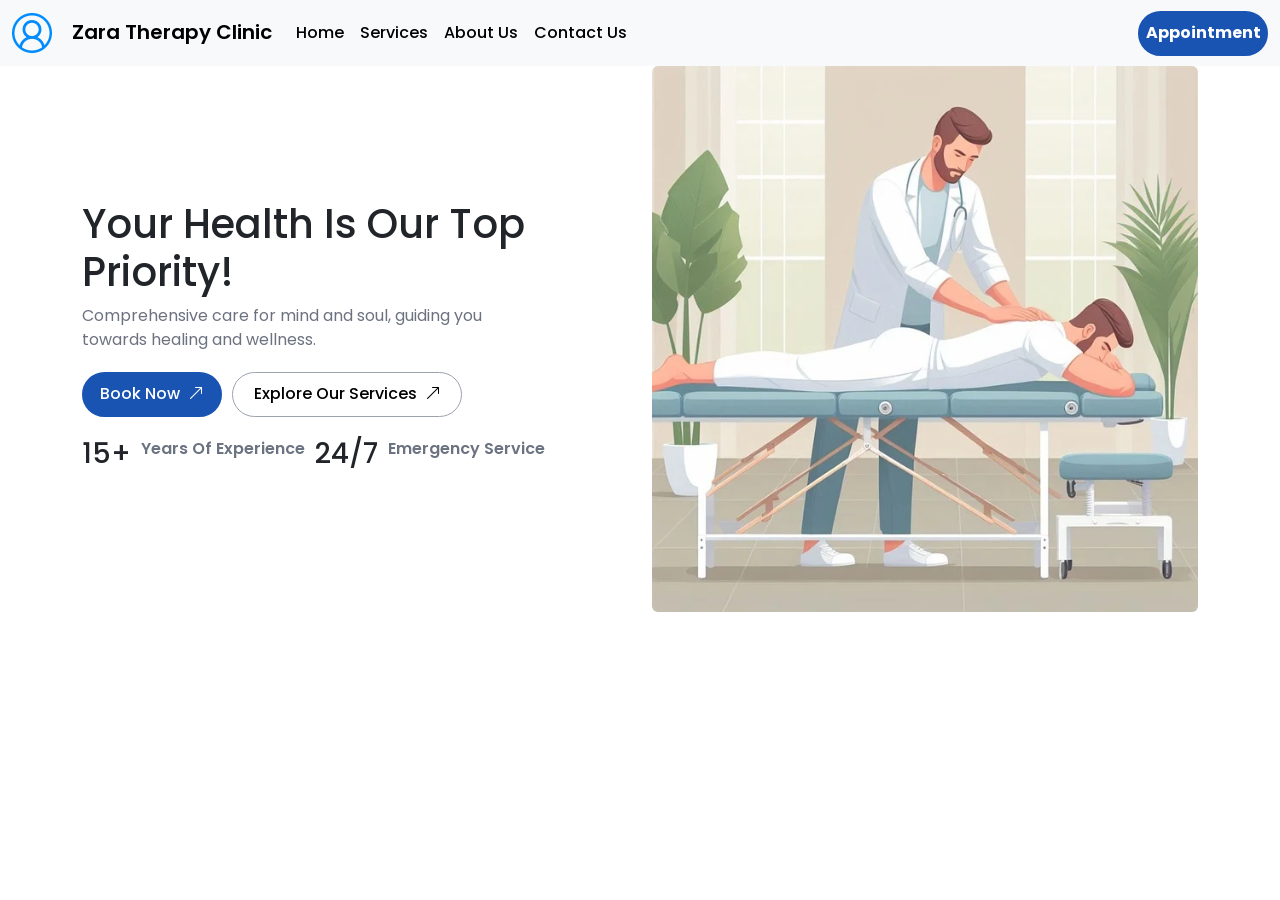
==== index.html @ f2d297a4 "Add files via upload" ====
<!DOCTYPE html>
<html lang="en">

<head>
    <meta charset="UTF-8">
    <meta name="viewport" content="width=device-width, initial-scale=1.0">
    <title>Document</title>
    <link rel="stylesheet" href="style.css">
    <link rel="preconnect" href="https://fonts.googleapis.com">
    <link rel="preconnect" href="https://fonts.gstatic.com" crossorigin>
    <link
        href="https://fonts.googleapis.com/css2?family=Bona+Nova:ital,wght@0,400;0,700;1,400&family=Martel+Sans:wght@600&family=Poppins:ital,wght@0,100;0,200;0,300;0,400;0,500;0,600;0,700;0,800;0,900;1,100;1,200;1,300;1,400;1,500;1,600;1,700;1,800;1,900&family=Roboto:ital,wght@0,100;0,300;0,400;0,500;0,700;0,900;1,100;1,300;1,400;1,500;1,700;1,900&display=swap"
        rel="stylesheet">
    <link rel="preconnect" href="https://fonts.googleapis.com">
    <link rel="preconnect" href="https://fonts.gstatic.com" crossorigin>
    <!-- <link href="https://fonts.googleapis.com/css2?family=Poppins:ital,wght@0,100;0,200;0,300;0,400;0,500;0,600;0,700;0,800;0,900;1,100;1,200;1,300;1,400;1,500;1,600;1,700;1,800;1,900&display=swap" rel="stylesheet"> -->
    <link href="https://cdn.jsdelivr.net/npm/bootstrap@5.0.2/dist/css/bootstrap.min.css" rel="stylesheet"
        integrity="sha384-EVSTQN3/azprG1Anm3QDgpJLIm9Nao0Yz1ztcQTwFspd3yD65VohhpuuCOmLASjC" crossorigin="anonymous">
    <script src="https://cdn.jsdelivr.net/npm/bootstrap@5.0.2/dist/js/bootstrap.bundle.min.js"
        integrity="sha384-MrcW6ZMFYlzcLA8Nl+NtUVF0sA7MsXsP1UyJoMp4YLEuNSfAP+JcXn/tWtIaxVXM"
        crossorigin="anonymous"></script>
        <link rel="stylesheet" href="https://cdn.jsdelivr.net/npm/bootstrap-icons@1.11.3/font/bootstrap-icons.css" integrity="sha384-tViUnnbYAV00FLIhhi3v/dWt3Jxw4gZQcNoSCxCIFNJVCx7/D55/wXsrNIRANwdD" crossorigin="anonymous">
</head>

<body>
    <nav class="navbar navbar-expand-lg navbar-light bg-light" style="background-color: #F3F4F6;">
        <div class="container-fluid">

            <a class="navbar-brand" href="#"><img src="images/logo.png" alt="" height="40px" width="40px"
                    style="margin-right: 20px; color: black;">Zara Therapy Clinic</a>
            <button class="navbar-toggler" type="button" data-bs-toggle="collapse" data-bs-target="#navbarText"
                aria-controls="navbarText" aria-expanded="false" aria-label="Toggle navigation">
                <span class="navbar-toggler-icon"></span>
            </button>
            <div class="collapse navbar-collapse" id="navbarText">
                <ul class="navbar-nav me-auto mb-2 mb-lg-0">
                    <li class="nav-item">
                        <a class="nav-link active" id="home" aria-current="page" href="#">Home</a>
                    </li>
                    <li class="nav-item">
                        <a class="nav-link active" id="service" href="#">Services</a>
                    </li>
                    <li class="nav-item">
                        <a class="nav-link active" id="aboutus" href="#">About Us</a>
                    </li>
                    <li class="nav-item">
                        <a class="nav-link active" id="contactus" href="#">Contact Us</a>
                    </li>
                </ul>
                <button
                    style="border-radius: 25px; text-decoration: none; width: 130px; height: 45px; background-color: #1954B3; border: 2px solid #1954B3; text-decoration: none;"><a
                        href="#"
                        style="color: #ffffff; font-weight: bold; text-decoration: none;">Appointment</a></button>
                </span>
            </div>
        </div>
        </nav>
        <main>
            <section class="hero">
                <div class="container-sm">
                    <div class="row align-items-center">
                        <!-- Text Section -->
                        <div class="col-md-6 col-12 text-center text-md-start">
                            <h1>Your Health Is Our Top <br> Priority!</h1>
                            <p>Comprehensive care for mind and soul, guiding you <br> towards healing and wellness.</p>
                            <div class="buttons">
                                <a href="#" class="btn1" style=":hover{ color: black;}">Book Now &nbsp; <i class="bi bi-arrow-up-right"></i></a>
                                <a href="#" class="btn2">Explore Our Services &nbsp; <i class="bi bi-arrow-up-right"></i></a>
                            </div>
                            <div class="experience">
                                <h3>15+ <br></h3>
                                <p>Years Of Experience</p>
                                <h3>24/7</h3>
                                <p>Emergency Service</p>
                            </div>
                        </div>
                        <!-- Image Section -->
                        <div class="col-md-6 col-12 text-center text-md-end mt-4 mt-md-0">
                            <img src="images/ai-generated-8802705_640.webp" class="img-fluid rounded" id="hero" alt="Therapy Image" style="border-radius: 40px;">
                           <!-- <img src="images/injury-8668706_640.jpg" id="image2" alt=""> -->

                        </div>
                    </div>
                </div>
            </section>
            <!-- opening time and other things -->
            <section class="service">
                <div class="container-sm">
                    <div class="open">
                        
                    </div>
                </div>
            </section>
        </main>
</body>

</html
---- style.css ----
* {
    margin: 0;
    padding: 0;
    font-family: 'Poppins';
}
a:hover{
    color: black;
}
.navbar-brand {
    font-weight: 600;
}

.nav-item {
    text-decoration: none;
    color: #6B7280;
    font-weight: 500;
}

.nav-item :hover {
    border-bottom: 2px solid #1954B3;

}

.nav-link {
    color: #6B7280;
    font-weight: 500;
}

.container {
    display: flex;
    position: absolute;
    top: 50px;
    left: 90px;
    padding: 30px;
    flex-direction: column;
    align-items: flex-start;
    justify-content: flex-start;
}

.buttons {
    display: flex;
    flex-direction: row;
}
.hero{
    padding: 0 15px;
}

.hero img {
    max-width: 100%; /* Ensure the image scales properly */
    height: auto; /* Maintain aspect ratio */
    border-radius: 40px; /* Rounded corners */
}
.hero h1 {
    font-size: 2.5rem; /* Responsive font size */
}

.hero p {
    color: #6B7280;
    line-height: 1.5;
    font-size: 1rem; /* Adjust font size for readability */
}

.buttons {
    margin-top: 20px;
    display: flex;
    flex-wrap: wrap;
    gap: 10px; /* Space between buttons */
}

.btn1,
.btn2 {
    display: inline-flex;
    align-items: center;
    justify-content: center;
    border-radius: 25px;
    font-weight: 500;
    text-decoration: none;
    text-align: center;
}

.btn1 {
    background-color: #1954B3;
    color: #ffffff;
    border: 2px solid #1954B3;
}

.btn2 {
    background-color: transparent;
    color: black;
    border: 1px solid #9CA3AF;
}

/* Responsive Adjustments */
@media (max-width: 768px) {
    .hero h1 {
        font-size: 2rem; /* Adjust heading size */
    }

    .hero p {
        font-size: 0.9rem; /* Adjust text size */
    }

    .buttons {
        justify-content: center; /* Center-align buttons */
    }

    .hero img {
        margin-top: 20px; /* Add spacing for smaller screens */
    }
}

@media (max-width: 576px) {
    .hero h1 {
        font-size: 1.8rem; /* Further adjust heading size */
    }

    .hero p {
        font-size: 0.85rem; /* Further adjust text size */
    }

    .hero img {
        width: 100%; /* Ensure image resizes properly */
    }
}

.btn1 {
    text-align: center;
    display: flex;
    flex-direction: row;
    justify-content: center;
    color: #ffffff;
    font-weight: 500;
    align-items: center;
    border-radius: 25px;
    text-decoration: none;
    width: 140px;
    height: 45px;
    background-color: #1954B3;
    border: 2px solid #1954B3;
    text-decoration: none;
}

.btn2 {
    text-align: center;
    display: flex;
    font-weight: 400;
    flex-direction: row;
    justify-content: center;
    color: black;
    /* margin-left: 13px; */
    font-weight: 500;
    align-items: center;
    border-radius: 25px;
    text-decoration: none;
    width: 230px;
    height: 45px;
    border: 0.632812px solid #9CA3AF;
    text-decoration: none;
}
.experience{
    margin-top: 20px;
    /* display: inline; */
    display: inline-flex;
    flex-direction: row;
    gap: 10px;
}
.experience p{
    font-weight: 600;
}
.service{
    display: flex;
    
}
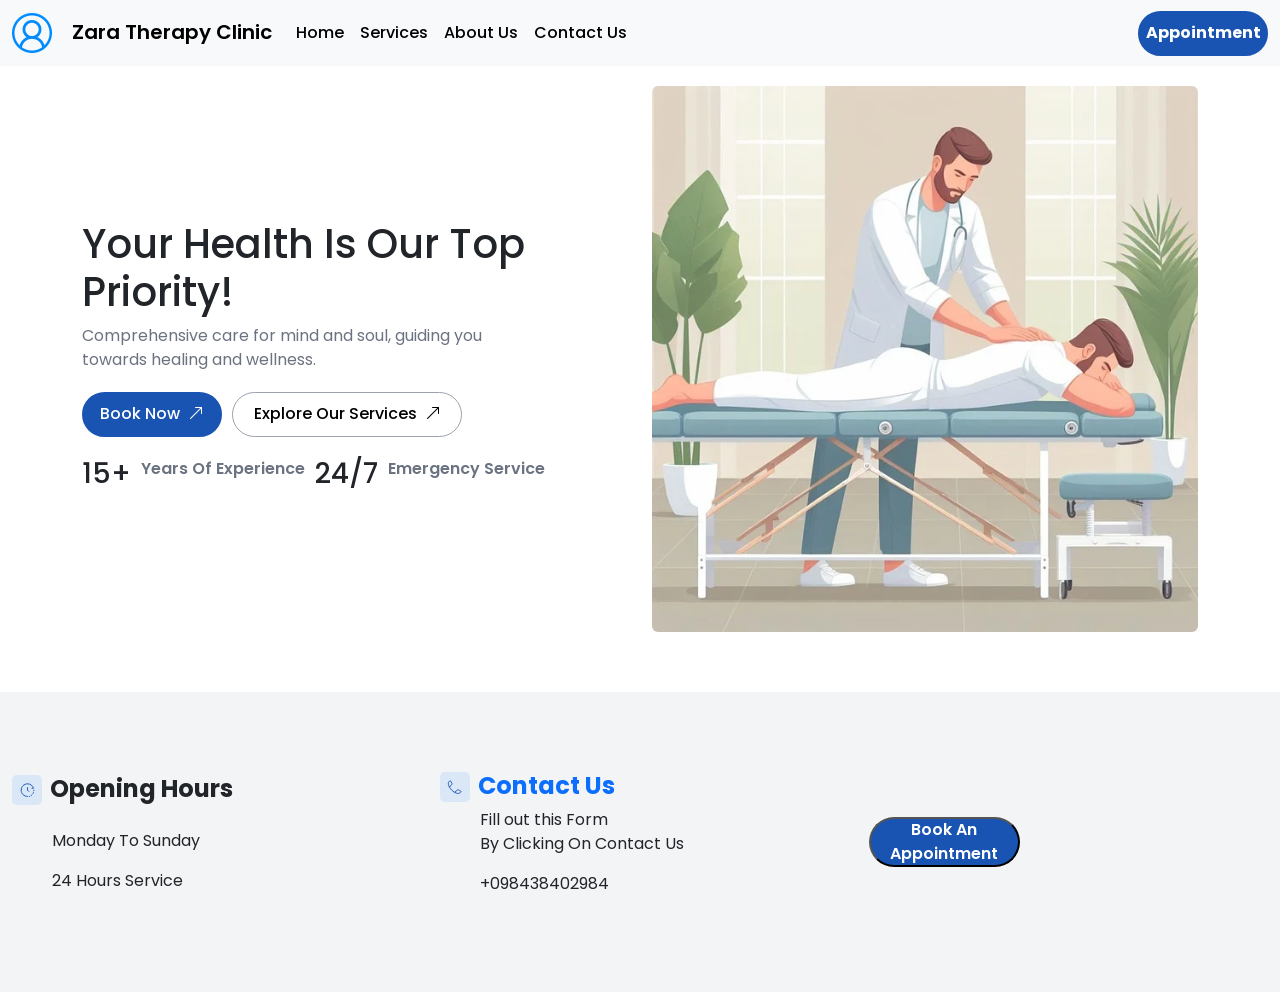
==== commit db93b30b: "Add files via upload" ====
--- a/index.html
+++ b/index.html
@@ -19,7 +19,8 @@
     <script src="https://cdn.jsdelivr.net/npm/bootstrap@5.0.2/dist/js/bootstrap.bundle.min.js"
         integrity="sha384-MrcW6ZMFYlzcLA8Nl+NtUVF0sA7MsXsP1UyJoMp4YLEuNSfAP+JcXn/tWtIaxVXM"
         crossorigin="anonymous"></script>
-        <link rel="stylesheet" href="https://cdn.jsdelivr.net/npm/bootstrap-icons@1.11.3/font/bootstrap-icons.css" integrity="sha384-tViUnnbYAV00FLIhhi3v/dWt3Jxw4gZQcNoSCxCIFNJVCx7/D55/wXsrNIRANwdD" crossorigin="anonymous">
+    <link rel="stylesheet" href="https://cdn.jsdelivr.net/npm/bootstrap-icons@1.11.3/font/bootstrap-icons.css"
+        integrity="sha384-tViUnnbYAV00FLIhhi3v/dWt3Jxw4gZQcNoSCxCIFNJVCx7/D55/wXsrNIRANwdD" crossorigin="anonymous">
 </head>
 
 <body>
@@ -54,44 +55,98 @@
                 </span>
             </div>
         </div>
-        </nav>
-        <main>
-            <section class="hero">
-                <div class="container-sm">
-                    <div class="row align-items-center">
-                        <!-- Text Section -->
-                        <div class="col-md-6 col-12 text-center text-md-start">
-                            <h1>Your Health Is Our Top <br> Priority!</h1>
-                            <p>Comprehensive care for mind and soul, guiding you <br> towards healing and wellness.</p>
-                            <div class="buttons">
-                                <a href="#" class="btn1" style=":hover{ color: black;}">Book Now &nbsp; <i class="bi bi-arrow-up-right"></i></a>
-                                <a href="#" class="btn2">Explore Our Services &nbsp; <i class="bi bi-arrow-up-right"></i></a>
-                            </div>
-                            <div class="experience">
-                                <h3>15+ <br></h3>
-                                <p>Years Of Experience</p>
-                                <h3>24/7</h3>
-                                <p>Emergency Service</p>
-                            </div>
+    </nav>
+    <main>
+        <section class="hero">
+            <div class="container-sm">
+                <div class="row align-items-center">
+                    <!-- Text Section -->
+                    <div class="col-md-6 col-12 text-center text-md-start">
+                        <h1 style=" :hover{border-bottom: 2px solid #1954B3;}">Your Health Is Our Top <br> Priority!
+                        </h1>
+                        <p>Comprehensive care for mind and soul, guiding you <br> towards healing and wellness.</p>
+                        <div class="buttons">
+                            <a href="#" class="btn1" style=":hover{ color: black;}">Book Now &nbsp; <i
+                                    class="bi bi-arrow-up-right"></i></a>
+                            <a href="#" class="btn2">Explore Our Services &nbsp; <i
+                                    class="bi bi-arrow-up-right"></i></a>
                         </div>
-                        <!-- Image Section -->
-                        <div class="col-md-6 col-12 text-center text-md-end mt-4 mt-md-0">
-                            <img src="images/ai-generated-8802705_640.webp" class="img-fluid rounded" id="hero" alt="Therapy Image" style="border-radius: 40px;">
-                           <!-- <img src="images/injury-8668706_640.jpg" id="image2" alt=""> -->
-
+                        <div class="experience">
+                            <h3>15+ <br></h3>
+                            <p>Years Of Experience</p>
+                            <h3>24/7</h3>
+                            <p>Emergency Service</p>
                         </div>
                     </div>
-                </div>
-            </section>
-            <!-- opening time and other things -->
-            <section class="service">
-                <div class="container-sm">
-                    <div class="open">
-                        
+                    <!-- Image Section -->
+                    <div class="col-md-6 col-12 text-center text-md-end mt-4 mt-md-0">
+                        <img src="images/ai-generated-8802705_640.webp" class="img-fluid rounded" id="hero"
+                            alt="Therapy Image" style="border-radius: 40px;">
+                        <!-- <img src="images/injury-8668706_640.jpg" id="image2" alt=""> -->
+
                     </div>
                 </div>
-            </section>
-        </main>
+            </div>
+        </section>
+        <!-- opening time and other things -->
+        <section class="service">
+            <div class="container-lg">
+                <div class="open">
+                    <div class="box">
+                        <svg width="17" height="16" viewBox="0 0 17 16" fill="none" xmlns="http://www.w3.org/2000/svg">
+                            <path
+                                d="M8.51572 14.4727C5.02079 14.4727 2.18762 11.6394 2.18762 8.14453C2.18762 4.6496 5.02082 1.81641 8.51572 1.81641C11.3493 1.81641 13.721 3.6787 14.5274 6.24609H12.9454"
+                                stroke="#1954B3" stroke-width="0.949219" stroke-linecap="round"
+                                stroke-linejoin="round" />
+                            <path d="M8.51562 5.61328V8.14453L9.78125 9.41016" stroke="#1954B3" stroke-width="0.949219"
+                                stroke-linecap="round" stroke-linejoin="round" />
+                            <path
+                                d="M14.8153 8.77734C14.8341 8.56909 14.8438 8.35798 14.8438 8.14453M10.4141 14.4727C10.6302 14.4015 10.8414 14.3185 11.0469 14.2245M14.0784 11.3086C14.2005 11.0734 14.3093 10.8297 14.4039 10.5785M12.4343 13.3521C12.6523 13.1717 12.8587 12.9766 13.0521 12.7682"
+                                stroke="#1954B3" stroke-width="0.949219" stroke-linecap="round"
+                                stroke-linejoin="round" />
+                        </svg>
+                    </div>
+                    &nbsp;&nbsp;<h4>Opening Hours</h4>
+                </div>
+                <div class="openpara">
+
+                    <p>Monday To Sunday</p>
+                    <p>24 Hours Service</p>
+                </div>
+            </div>
+            <div class="container-lg">
+                <div class="phone">
+                    <div class="box2">
+                        <svg width="16" height="16" viewBox="0 0 16 16" fill="none" xmlns="http://www.w3.org/2000/svg">
+                            <path
+                                d="M2.45302 8.10808C1.85311 7.06198 1.56344 6.2078 1.38877 5.34194C1.13045 4.06136 1.72161 2.81044 2.70094 2.01224C3.11484 1.6749 3.58931 1.79016 3.83406 2.22925L4.38662 3.22056C4.8246 4.0063 5.04358 4.39916 5.00015 4.81568C4.95672 5.2322 4.66138 5.57143 4.07071 6.2499L2.45302 8.10808ZM2.45302 8.10808C3.66732 10.2254 5.57293 12.1321 7.6927 13.3478M7.6927 13.3478C8.7388 13.9477 9.59297 14.2374 10.4588 14.412C11.7394 14.6703 12.9904 14.0792 13.7885 13.0998C14.1259 12.686 14.0106 12.2115 13.5715 11.9667L12.5802 11.4141C11.7945 10.9762 11.4016 10.7572 10.9851 10.8006C10.5686 10.844 10.2293 11.1394 9.55089 11.73L7.6927 13.3478Z"
+                                stroke="#1954B3" stroke-width="0.949219" stroke-linejoin="round" />
+                        </svg>
+                    </div>
+                    &nbsp;&nbsp;<h4><a href="" class="contact">Contact Us</a></h4>
+                </div>
+                <div class="phonepara">
+
+                    <p>Fill out this Form <br> By Clicking On Contact Us</p>
+                    <p>+098438402984</p>
+                </div>
+            </div>
+            <div class="container-lg">
+                
+                <div class="booking">
+                    <button style=" display: flex;
+                align-items: center;
+                justify-content: center;
+                border-radius: 63px;
+                width: 151.03px;
+                height: 50px;
+                color: white;
+                font-weight: 600;
+                background-color: #1954B3;text-decoration: none; "><a href="" class="abooking">Book An Appointment</a></button>
+            </div>
+        </div>
+        </section>
+    </main>
 </body>
 
 </html
--- a/style.css
+++ b/style.css
@@ -3,9 +3,11 @@
     padding: 0;
     font-family: 'Poppins';
 }
-a:hover{
+
+a:hover {
     color: black;
 }
+
 .navbar-brand {
     font-weight: 600;
 }
@@ -41,30 +43,39 @@
     display: flex;
     flex-direction: row;
 }
-.hero{
+
+.hero {
     padding: 0 15px;
+    margin-top: 20px;
 }
 
 .hero img {
-    max-width: 100%; /* Ensure the image scales properly */
-    height: auto; /* Maintain aspect ratio */
-    border-radius: 40px; /* Rounded corners */
-}
+    max-width: 100%;
+    /* Ensure the image scales properly */
+    height: auto;
+    /* Maintain aspect ratio */
+    border-radius: 40px;
+    /* Rounded corners */
+}
+
 .hero h1 {
-    font-size: 2.5rem; /* Responsive font size */
+    font-size: 2.5rem;
+    /* Responsive font size */
 }
 
 .hero p {
     color: #6B7280;
     line-height: 1.5;
-    font-size: 1rem; /* Adjust font size for readability */
+    font-size: 1rem;
+    /* Adjust font size for readability */
 }
 
 .buttons {
     margin-top: 20px;
     display: flex;
     flex-wrap: wrap;
-    gap: 10px; /* Space between buttons */
+    gap: 10px;
+    /* Space between buttons */
 }
 
 .btn1,
@@ -93,33 +104,40 @@
 /* Responsive Adjustments */
 @media (max-width: 768px) {
     .hero h1 {
-        font-size: 2rem; /* Adjust heading size */
+        font-size: 2rem;
+        /* Adjust heading size */
     }
 
     .hero p {
-        font-size: 0.9rem; /* Adjust text size */
+        font-size: 0.9rem;
+        /* Adjust text size */
     }
 
     .buttons {
-        justify-content: center; /* Center-align buttons */
+        justify-content: center;
+        /* Center-align buttons */
     }
 
     .hero img {
-        margin-top: 20px; /* Add spacing for smaller screens */
+        margin-top: 20px;
+        /* Add spacing for smaller screens */
     }
 }
 
 @media (max-width: 576px) {
     .hero h1 {
-        font-size: 1.8rem; /* Further adjust heading size */
+        font-size: 1.8rem;
+        /* Further adjust heading size */
     }
 
     .hero p {
-        font-size: 0.85rem; /* Further adjust text size */
+        font-size: 0.85rem;
+        /* Further adjust text size */
     }
 
     .hero img {
-        width: 100%; /* Ensure image resizes properly */
+        width: 100%;
+        /* Ensure image resizes properly */
     }
 }
 
@@ -157,17 +175,86 @@
     border: 0.632812px solid #9CA3AF;
     text-decoration: none;
 }
-.experience{
+
+.experience {
     margin-top: 20px;
     /* display: inline; */
     display: inline-flex;
     flex-direction: row;
     gap: 10px;
 }
-.experience p{
+
+.experience p {
     font-weight: 600;
 }
-.service{
-    display: flex;
-    
+
+.service {
+    display: flex;
+    margin-top: 60px;
+    height: 300px;
+    width: 100%;
+    background-color: #f3f4f6;
+    align-items: center;
+    justify-content: space-evenly;
+    flex-direction: row;
+    gap: 5px;
+
+}
+
+/* subhhero */
+.open{
+    display: flex;
+    flex-direction: row;    
+    margin-bottom: 18px;
+}
+.open p {
+    color: #6B7280;
+}
+
+.open h4 {
+    font-weight: 700;
+}
+
+.box {
+    display: flex;
+    align-items: center;
+    justify-content: center;
+    background: rgba(0, 115, 255, 0.1);
+    height: 30px;
+    flex-direction: row;
+    border-radius: 5.0625px;
+    width: 30px;
+}
+.openpara{
+    margin-left: 40px;
+}
+.box2{
+    display: flex;
+    align-items: center;
+    justify-content: center;
+    background: rgba(0, 115, 255, 0.1);
+    height: 30px;
+    flex-direction: row;
+    border-radius: 5.0625px;
+    width: 30px;
+}
+.phone{
+    display: flex;
+    flex-direction: row;
+}
+.phonepara{
+    margin-left: 40px;
+}
+.phone p {
+    color: #6B7280;
+}
+.phone h4 {
+    font-weight: 700;
+}
+.abooking{
+color: white;
+text-decoration: none;
+}
+.contact{
+    text-decoration: none;
 }
